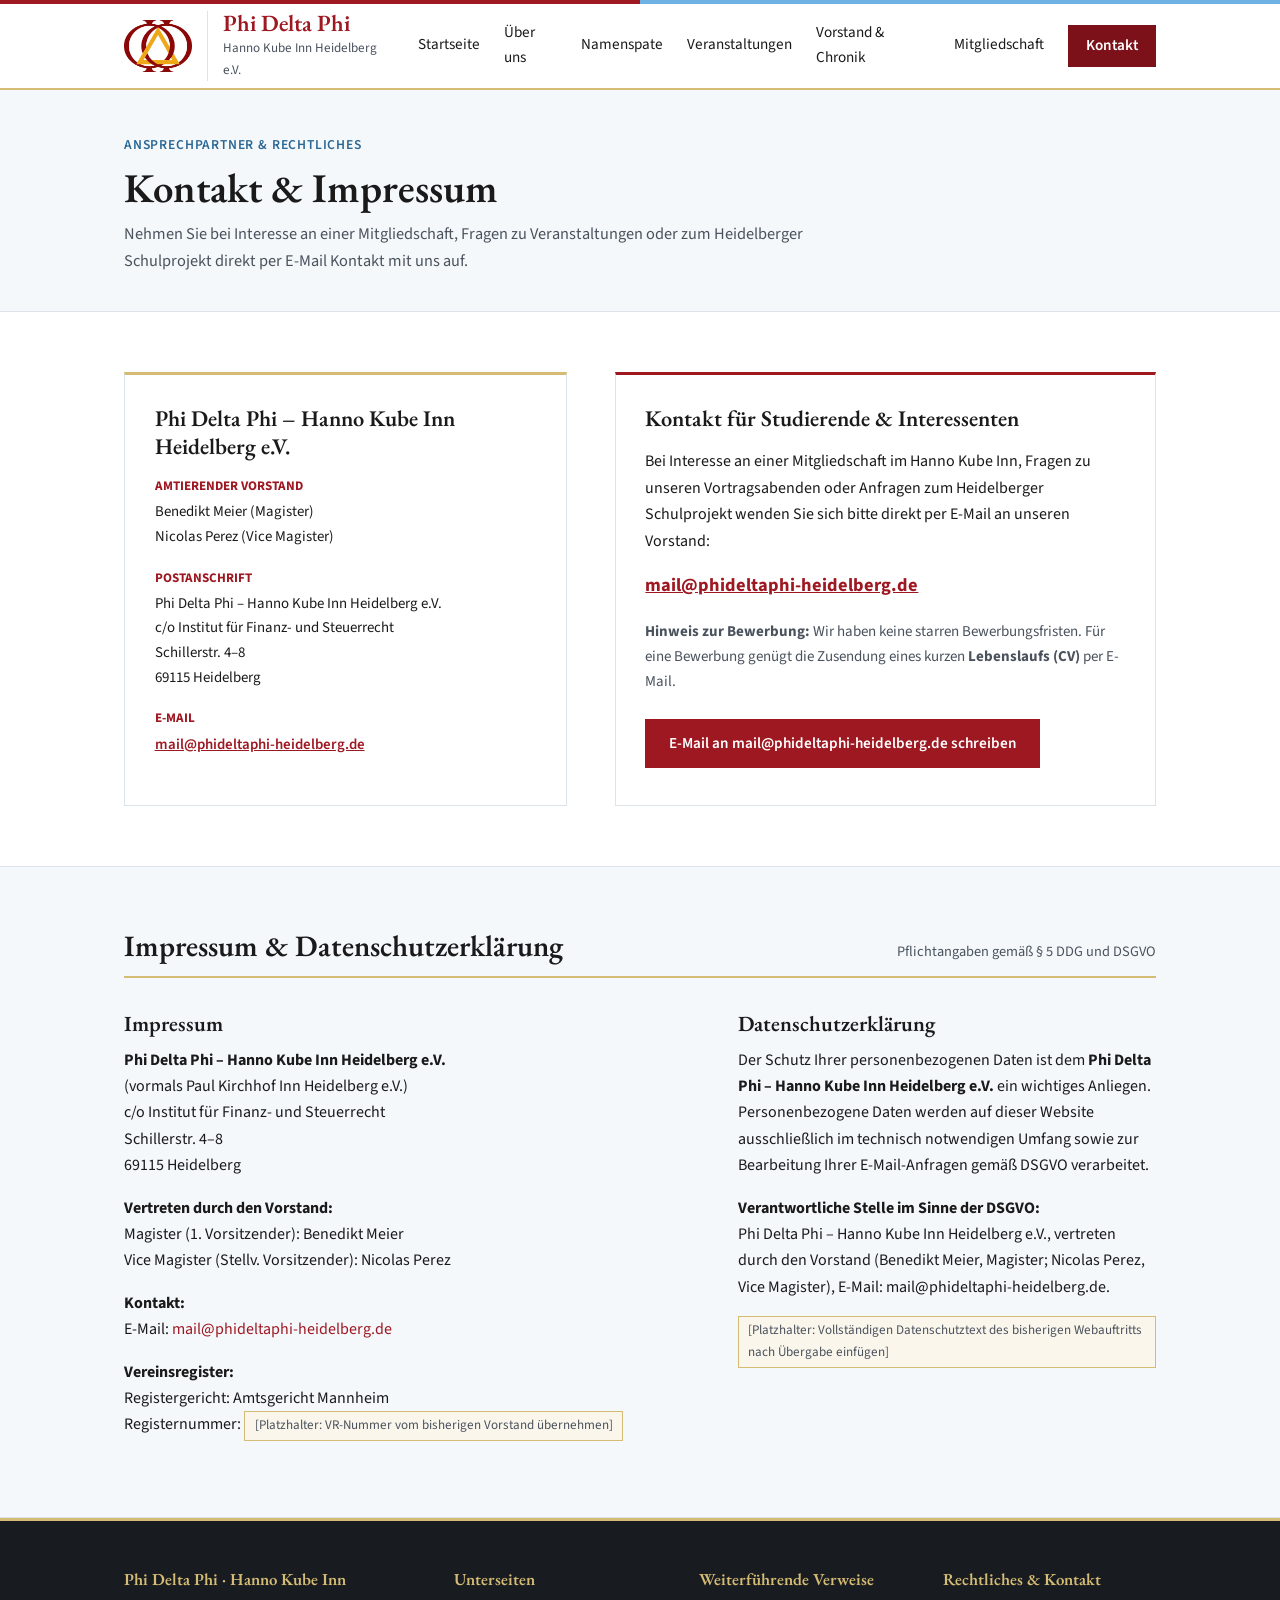
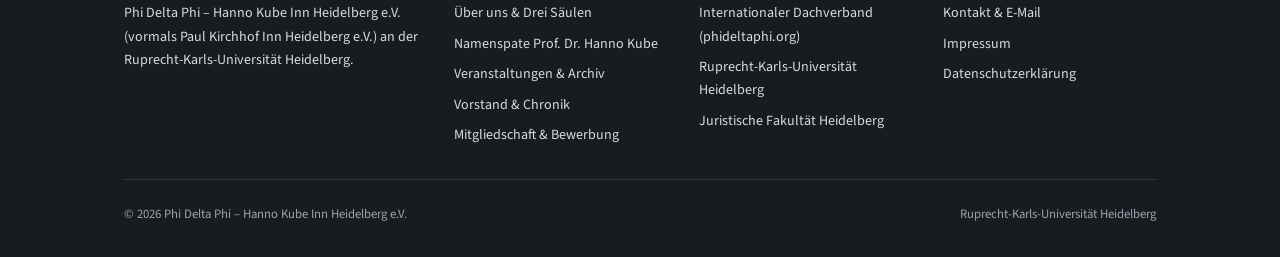
==== kontakt.html @ 31422e1f "Add files via upload" ====
<!DOCTYPE html>
<html lang="de">
<head>
  <meta charset="UTF-8" />
  <meta name="viewport" content="width=device-width, initial-scale=1.0" />
  <title>Kontakt &amp; Impressum | Phi Delta Phi – Hanno Kube Inn Heidelberg e.V.</title>
  <link rel="icon" type="image/png" href="assets/pdp-logo.png" />
  <link rel="preconnect" href="https://fonts.googleapis.com">
  <link rel="preconnect" href="https://fonts.gstatic.com" crossorigin>
  <link href="https://fonts.googleapis.com/css2?family=EB+Garamond:ital,wght@0,500;0,600;0,700;1,400&family=Source+Sans+3:wght@400;600;700&display=swap" rel="stylesheet">
  <link rel="stylesheet" href="styles.css" />
</head>
<body>

  <header class="site-header" id="site-header">
    <div class="header-bar-top"></div>
    <div class="container nav-wrapper">
      <a href="index.html" class="brand">
        <img src="assets/pdp-logo.png" alt="Logo Phi Delta Phi" class="brand-logo-img" />
        <div class="brand-text">
          <span class="brand-title">Phi Delta Phi</span>
          <span class="brand-subtitle">Hanno Kube Inn Heidelberg e.V.</span>
        </div>
      </a>

      <button class="mobile-menu-btn" id="mobile-menu-btn" aria-label="Menü öffnen">Menü</button>

      <nav class="nav-links" id="nav-links">
        <a href="index.html">Startseite</a>
        <a href="ueber-uns.html">Über uns</a>
        <a href="namenspate.html">Namenspate</a>
        <a href="veranstaltungen.html">Veranstaltungen</a>
        <a href="vorstand.html">Vorstand &amp; Chronik</a>
        <a href="mitgliedschaft.html">Mitgliedschaft</a>
        <a href="kontakt.html" class="nav-cta active">Kontakt</a>
      </nav>
    </div>
  </header>

  <main>
    <div class="page-header">
      <div class="container">
        <div class="page-header-subtitle">Ansprechpartner &amp; Rechtliches</div>
        <h1>Kontakt &amp; Impressum</h1>
        <p>
          Nehmen Sie bei Interesse an einer Mitgliedschaft, Fragen zu Veranstaltungen oder zum Heidelberger Schulprojekt direkt per E-Mail Kontakt mit uns auf.
        </p>
      </div>
    </div>

    <section>
      <div class="container">
        <div class="contact-grid">
          <div class="contact-address-box">
            <h3>Phi Delta Phi – Hanno Kube Inn Heidelberg e.V.</h3>
            <div class="contact-block">
              <strong>Amtierender Vorstand</strong>
              Benedikt Meier (Magister)<br />
              Nicolas Perez (Vice Magister)
            </div>

            <div class="contact-block">
              <strong>Postanschrift</strong>
              Phi Delta Phi – Hanno Kube Inn Heidelberg e.V.<br />
              c/o Institut für Finanz- und Steuerrecht<br />
              Schillerstr. 4–8<br />
              69115 Heidelberg
            </div>

            <div class="contact-block">
              <strong>E-Mail</strong>
              <a href="mailto:mail@phideltaphi-heidelberg.de" style="color: var(--wappen-rot); font-weight: 600; text-decoration: underline;">mail@phideltaphi-heidelberg.de</a>
            </div>
          </div>

          <div class="contact-address-box" style="border-top-color: var(--wappen-rot);">
            <h3>Kontakt für Studierende &amp; Interessenten</h3>
            <p style="margin-bottom: 1rem; color: var(--text-main);">
              Bei Interesse an einer Mitgliedschaft im Hanno Kube Inn, Fragen zu unseren Vortragsabenden oder Anfragen zum Heidelberger Schulprojekt wenden Sie sich bitte direkt per E-Mail an unseren Vorstand:
            </p>
            <p style="margin-bottom: 1.25rem; font-size: 1.15rem;">
              <a href="mailto:mail@phideltaphi-heidelberg.de" style="color: var(--wappen-rot); font-weight: 700; text-decoration: underline;">mail@phideltaphi-heidelberg.de</a>
            </p>
            <p style="margin-bottom: 1.5rem; font-size: 0.94rem; color: var(--text-muted);">
              <strong>Hinweis zur Bewerbung:</strong> Wir haben keine starren Bewerbungsfristen. Für eine Bewerbung genügt die Zusendung eines kurzen <strong>Lebenslaufs (CV)</strong> per E-Mail.
            </p>
            <a href="mailto:mail@phideltaphi-heidelberg.de" class="btn btn-primary">E-Mail an mail@phideltaphi-heidelberg.de schreiben</a>
          </div>
        </div>
      </div>
    </section>

    <!-- Impressum & Datenschutz auf der Kontaktseite -->
    <section class="section-tinted" id="impressum">
      <div class="container">
        <div class="section-heading">
          <h2>Impressum &amp; Datenschutzerklärung</h2>
          <span>Pflichtangaben gemäß § 5 DDG und DSGVO</span>
        </div>

        <div class="about-columns" style="margin-bottom: 0;">
          <div>
            <h3 style="font-size: 1.35rem; margin-bottom: 0.6rem;">Impressum</h3>
            <p>
              <strong>Phi Delta Phi – Hanno Kube Inn Heidelberg e.V.</strong><br />
              (vormals Paul Kirchhof Inn Heidelberg e.V.)<br />
              c/o Institut für Finanz- und Steuerrecht<br />
              Schillerstr. 4–8<br />
              69115 Heidelberg
            </p>
            <p>
              <strong>Vertreten durch den Vorstand:</strong><br />
              Magister (1. Vorsitzender): Benedikt Meier<br />
              Vice Magister (Stellv. Vorsitzender): Nicolas Perez
            </p>
            <p>
              <strong>Kontakt:</strong><br />
              E-Mail: <a href="mailto:mail@phideltaphi-heidelberg.de" style="color: var(--wappen-rot);">mail@phideltaphi-heidelberg.de</a>
            </p>
            <p>
              <strong>Vereinsregister:</strong><br />
              Registergericht: Amtsgericht Mannheim<br />
              Registernummer: <span class="placeholder-note">[Platzhalter: VR-Nummer vom bisherigen Vorstand übernehmen]</span>
            </p>
          </div>

          <div id="datenschutz">
            <h3 style="font-size: 1.35rem; margin-bottom: 0.6rem;">Datenschutzerklärung</h3>
            <p>
              Der Schutz Ihrer personenbezogenen Daten ist dem <strong>Phi Delta Phi – Hanno Kube Inn Heidelberg e.V.</strong> ein wichtiges Anliegen. Personenbezogene Daten werden auf dieser Website ausschließlich im technisch notwendigen Umfang sowie zur Bearbeitung Ihrer E-Mail-Anfragen gemäß DSGVO verarbeitet.
            </p>
            <p>
              <strong>Verantwortliche Stelle im Sinne der DSGVO:</strong><br />
              Phi Delta Phi – Hanno Kube Inn Heidelberg e.V., vertreten durch den Vorstand (Benedikt Meier, Magister; Nicolas Perez, Vice Magister), E-Mail: mail@phideltaphi-heidelberg.de.
            </p>
            <p>
              <span class="placeholder-note">[Platzhalter: Vollständigen Datenschutztext des bisherigen Webauftritts nach Übergabe einfügen]</span>
            </p>
          </div>
        </div>
      </div>
    </section>
  </main>

  <footer class="site-footer">
    <div class="container">
      <div class="footer-grid">
        <div class="footer-col">
          <h4>Phi Delta Phi · Hanno Kube Inn</h4>
          <p>
            Phi Delta Phi – Hanno Kube Inn Heidelberg e.V. (vormals Paul Kirchhof Inn Heidelberg e.V.) an der Ruprecht-Karls-Universität Heidelberg.
          </p>
        </div>

        <div class="footer-col">
          <h4>Unterseiten</h4>
          <div class="footer-links">
            <a href="ueber-uns.html">Über uns &amp; Drei Säulen</a>
            <a href="namenspate.html">Namenspate Prof. Dr. Hanno Kube</a>
            <a href="veranstaltungen.html">Veranstaltungen &amp; Archiv</a>
            <a href="vorstand.html">Vorstand &amp; Chronik</a>
            <a href="mitgliedschaft.html">Mitgliedschaft &amp; Bewerbung</a>
          </div>
        </div>

        <div class="footer-col">
          <h4>Weiterführende Verweise</h4>
          <div class="footer-links">
            <a href="https://www.phideltaphi.org" target="_blank" rel="noopener">Internationaler Dachverband (phideltaphi.org)</a>
            <a href="https://www.uni-heidelberg.de" target="_blank" rel="noopener">Ruprecht-Karls-Universität Heidelberg</a>
            <a href="https://www.jura.uni-heidelberg.de" target="_blank" rel="noopener">Juristische Fakultät Heidelberg</a>
          </div>
        </div>

        <div class="footer-col">
          <h4>Rechtliches &amp; Kontakt</h4>
          <div class="footer-links">
            <a href="kontakt.html">Kontakt &amp; E-Mail</a>
            <a href="kontakt.html#impressum">Impressum</a>
            <a href="kontakt.html#datenschutz">Datenschutzerklärung</a>
          </div>
        </div>
      </div>

      <div class="footer-bottom">
        <span>© 2026 Phi Delta Phi – Hanno Kube Inn Heidelberg e.V.</span>
        <span>Ruprecht-Karls-Universität Heidelberg</span>
      </div>
    </div>
  </footer>

  <script src="script.js"></script>
</body>
</html>
---- styles.css ----
:root {
  /* Farben aus dem Wappen (Karminrot, Perlblau, Heraldisches Gold, Schwarz & Weiß) */
  --wappen-rot: #9e1822;
  --wappen-rot-dunkel: #7c1119;
  --wappen-blau: #6eb2e4;
  --wappen-blau-dunkel: #2b6794;
  --wappen-blau-hintergrund: #f4f8fb;
  --wappen-gold: #d5bc74;
  --wappen-gold-dunkel: #b59849;
  --wappen-gold-hell: #faf6eb;

  --bg-white: #ffffff;
  --text-main: #1a1a1a;
  --text-muted: #4a525d;
  --border-color: #dce3ea;
}

* {
  box-sizing: border-box;
  margin: 0;
  padding: 0;
}

html {
  font-size: 16px;
}

body {
  font-family: 'Source Sans 3', -apple-system, BlinkMacSystemFont, 'Segoe UI', Roboto, sans-serif;
  color: var(--text-main);
  background-color: var(--bg-white);
  line-height: 1.65;
  -webkit-font-smoothing: antialiased;
  min-height: 100vh;
  display: flex;
  flex-direction: column;
}

main {
  flex: 1;
}

h1, h2, h3, h4 {
  font-family: 'EB Garamond', Georgia, 'Times New Roman', serif;
  font-weight: 600;
  line-height: 1.25;
  color: var(--text-main);
}

a {
  color: inherit;
  text-decoration: none;
}

ul {
  list-style: none;
}

.container {
  max-width: 1080px;
  margin: 0 auto;
  padding: 0 1.5rem;
}

/* Dezent markierte Platzhalter */
.placeholder-note {
  display: inline-block;
  font-size: 0.82rem;
  color: var(--text-muted);
  background-color: var(--wappen-gold-hell);
  border: 1px solid var(--wappen-gold);
  padding: 0.2rem 0.6rem;
}

/* Kopfzeile & Navigation */
.site-header {
  position: sticky;
  top: 0;
  z-index: 100;
  background-color: var(--bg-white);
  border-bottom: 2px solid var(--wappen-gold);
}

.header-bar-top {
  height: 4px;
  background: linear-gradient(
    90deg,
    var(--wappen-rot) 0%,
    var(--wappen-rot) 50%,
    var(--wappen-blau) 50%,
    var(--wappen-blau) 100%
  );
}

.nav-wrapper {
  display: flex;
  align-items: center;
  justify-content: space-between;
  min-height: 84px;
  gap: 1.5rem;
}

.brand {
  display: flex;
  align-items: center;
  gap: 0.95rem;
}

.brand-logo-img {
  height: 52px;
  width: auto;
  display: block;
}

.brand-text {
  display: flex;
  flex-direction: column;
  border-left: 1px solid var(--border-color);
  padding-left: 0.95rem;
}

.brand-title {
  font-family: 'EB Garamond', Georgia, serif;
  font-size: 1.45rem;
  font-weight: 600;
  color: var(--wappen-rot);
  line-height: 1.1;
}

.brand-subtitle {
  font-size: 0.82rem;
  color: var(--text-muted);
  margin-top: 2px;
}

.nav-links {
  display: flex;
  align-items: center;
  gap: 1.5rem;
}

.nav-links a {
  font-size: 0.95rem;
  color: var(--text-main);
  padding: 0.3rem 0;
  border-bottom: 2px solid transparent;
}

.nav-links a:hover,
.nav-links a.active {
  color: var(--wappen-rot);
  border-bottom-color: var(--wappen-rot);
}

.nav-links a.active {
  font-weight: 600;
}

.nav-cta {
  background-color: var(--wappen-rot);
  color: #ffffff !important;
  padding: 0.45rem 1.05rem !important;
  border: 1px solid var(--wappen-rot) !important;
  font-weight: 600;
}

.nav-cta:hover,
.nav-cta.active {
  background-color: var(--wappen-rot-dunkel);
  border-color: var(--wappen-rot-dunkel) !important;
}

.mobile-menu-btn {
  display: none;
  background: none;
  border: 1px solid var(--border-color);
  padding: 0.35rem 0.65rem;
  font-size: 0.95rem;
  cursor: pointer;
}

/* Unterseiten-Kopfbereich */
.page-header {
  background-color: var(--wappen-blau-hintergrund);
  border-bottom: 1px solid var(--border-color);
  padding: 2.75rem 0 2.25rem;
}

.page-header-subtitle {
  font-size: 0.85rem;
  text-transform: uppercase;
  letter-spacing: 0.06em;
  color: var(--wappen-blau-dunkel);
  font-weight: 600;
  margin-bottom: 0.35rem;
}

.page-header h1 {
  font-size: clamp(2rem, 3.2vw, 2.55rem);
  margin-bottom: 0.5rem;
}

.page-header p {
  color: var(--text-muted);
  max-width: 740px;
  font-size: 1.02rem;
}

/* Startseite: Einleitungsbereich mit dem ΦΔΦ-Logo */
.intro-section {
  padding: 4.5rem 0 4rem;
  border-bottom: 1px solid var(--border-color);
  background-color: var(--bg-white);
}

.intro-grid {
  display: grid;
  grid-template-columns: 1fr 280px;
  gap: 4rem;
  align-items: center;
}

.intro-subtitle {
  font-size: 0.9rem;
  color: var(--wappen-blau-dunkel);
  font-weight: 600;
  text-transform: uppercase;
  letter-spacing: 0.06em;
  margin-bottom: 0.6rem;
}

.intro-content h1 {
  font-size: clamp(2.1rem, 3.6vw, 2.85rem);
  color: var(--text-main);
  margin-bottom: 1.25rem;
}

.intro-lead {
  font-size: 1.08rem;
  color: var(--text-main);
  margin-bottom: 1.15rem;
}

.intro-text {
  font-size: 1rem;
  color: var(--text-muted);
  margin-bottom: 2rem;
}

.intro-actions {
  display: flex;
  flex-wrap: wrap;
  gap: 1rem;
}

.btn {
  display: inline-block;
  padding: 0.68rem 1.4rem;
  font-size: 0.95rem;
  font-weight: 600;
  cursor: pointer;
  border: 1px solid transparent;
  font-family: inherit;
}

.btn-primary {
  background-color: var(--wappen-rot);
  color: #ffffff;
  border-color: var(--wappen-rot);
}

.btn-primary:hover {
  background-color: var(--wappen-rot-dunkel);
}

.btn-secondary {
  background-color: var(--bg-white);
  color: var(--text-main);
  border-color: var(--border-color);
}

.btn-secondary:hover {
  border-color: var(--wappen-blau-dunkel);
  color: var(--wappen-blau-dunkel);
}

.intro-logo-box {
  text-align: center;
  padding: 2rem 1.5rem;
  border: 1px solid var(--border-color);
  border-top: 3px solid var(--wappen-gold);
  background-color: var(--wappen-blau-hintergrund);
}

.intro-logo-img {
  max-width: 190px;
  width: 100%;
  height: auto;
  display: block;
  margin: 0 auto 1rem;
}

.intro-logo-caption {
  font-family: 'EB Garamond', Georgia, serif;
  font-style: italic;
  font-size: 0.98rem;
  color: var(--text-muted);
}

/* Startseiten-Übersichtskacheln zu den Unterseiten */
.overview-grid {
  display: grid;
  grid-template-columns: repeat(3, 1fr);
  gap: 1.5rem;
}

.overview-card {
  border: 1px solid var(--border-color);
  border-top: 3px solid var(--wappen-rot);
  background-color: var(--bg-white);
  padding: 1.65rem;
  display: flex;
  flex-direction: column;
  justify-content: space-between;
}

.overview-card:nth-child(even) {
  border-top-color: var(--wappen-blau);
}

.overview-card h3 {
  font-size: 1.35rem;
  margin-bottom: 0.55rem;
}

.overview-card p {
  font-size: 0.93rem;
  color: var(--text-muted);
  margin-bottom: 1.25rem;
}

.overview-link {
  font-size: 0.9rem;
  font-weight: 600;
  color: var(--wappen-rot);
}

.overview-link:hover {
  text-decoration: underline;
}

/* Allgemeine Sektionen */
section {
  padding: 3.75rem 0;
  border-bottom: 1px solid var(--border-color);
}

.section-tinted {
  background-color: var(--wappen-blau-hintergrund);
}

.section-heading {
  margin-bottom: 2rem;
  padding-bottom: 0.75rem;
  border-bottom: 2px solid var(--wappen-gold);
  display: flex;
  justify-content: space-between;
  align-items: baseline;
  flex-wrap: wrap;
  gap: 1rem;
}

.section-heading h2 {
  font-size: 1.85rem;
  color: var(--text-main);
}

.section-heading span {
  font-size: 0.9rem;
  color: var(--text-muted);
}

/* Über uns & Drei Säulen */
.about-columns {
  display: grid;
  grid-template-columns: 1.15fr 0.85fr;
  gap: 3rem;
  margin-bottom: 2.75rem;
}

.about-columns p {
  margin-bottom: 1rem;
  color: var(--text-main);
}

.quote-box {
  background-color: var(--wappen-blau-hintergrund);
  border-left: 3px solid var(--wappen-blau);
  padding: 1.5rem 1.75rem;
}

.quote-box h3 {
  font-size: 1.35rem;
  margin-bottom: 0.6rem;
  color: var(--wappen-rot);
}

.quote-box p {
  font-size: 0.95rem;
  color: var(--text-muted);
  margin-bottom: 0.75rem;
}

.quote-box p:last-child {
  margin-bottom: 0;
}

.pillars-table {
  display: grid;
  grid-template-columns: repeat(3, 1fr);
  border: 1px solid var(--border-color);
  background-color: var(--bg-white);
}

.pillar-col {
  padding: 1.75rem;
  border-right: 1px solid var(--border-color);
}

.pillar-col:last-child {
  border-right: none;
}

.pillar-col-label {
  font-size: 0.8rem;
  font-weight: 600;
  text-transform: uppercase;
  letter-spacing: 0.05em;
  color: var(--wappen-blau-dunkel);
  margin-bottom: 0.35rem;
  display: block;
}

.pillar-col h3 {
  font-size: 1.4rem;
  margin-bottom: 0.65rem;
  color: var(--wappen-rot);
}

.pillar-col p {
  font-size: 0.95rem;
  color: var(--text-muted);
}

/* Bildergalerien & Fotocluster (schlicht & einheitlich) */
.photo-row,
.gallery-grid-3 {
  margin-top: 2rem;
  display: grid;
  grid-template-columns: repeat(3, 1fr);
  gap: 1.35rem;
}

.gallery-grid-2 {
  margin-top: 1.75rem;
  display: grid;
  grid-template-columns: repeat(2, 1fr);
  gap: 1.5rem;
}

.gallery-grid-4 {
  margin-top: 1.5rem;
  display: grid;
  grid-template-columns: repeat(4, 1fr);
  gap: 1.15rem;
}

.photo-figure {
  border: 1px solid var(--border-color);
  background-color: var(--bg-white);
  display: flex;
  flex-direction: column;
  margin: 0;
}

.photo-figure img {
  width: 100%;
  height: 230px;
  object-fit: cover;
  object-position: center 25%;
  display: block;
  border-bottom: 2px solid var(--wappen-gold);
}

.photo-figure.tall img {
  height: 290px;
}

.photo-figure.wide img {
  height: 320px;
}

.photo-figure figcaption {
  padding: 0.75rem 0.95rem;
  font-size: 0.85rem;
  color: var(--text-muted);
  line-height: 1.45;
}

.photo-figure figcaption strong {
  display: block;
  color: var(--text-main);
  font-size: 0.9rem;
  margin-bottom: 0.15rem;
}

.cluster-block {
  margin-top: 3rem;
}

.cluster-block:first-of-type {
  margin-top: 2rem;
}

.cluster-header {
  margin-bottom: 1.15rem;
  padding-left: 0.85rem;
  border-left: 3px solid var(--wappen-rot);
}

.cluster-header h3 {
  font-size: 1.45rem;
  margin-bottom: 0.15rem;
}

.cluster-header p {
  font-size: 0.92rem;
  color: var(--text-muted);
}

.photo-slot {
  border: 1px dashed var(--wappen-gold-dunkel);
  background-color: var(--wappen-gold-hell);
  padding: 2rem 1.25rem;
  text-align: center;
  font-size: 0.88rem;
  color: var(--text-muted);
}

.photo-slot strong {
  display: block;
  color: var(--text-main);
  margin-bottom: 0.25rem;
}

/* Namenspate */
.patron-layout {
  display: grid;
  grid-template-columns: 210px 1fr;
  gap: 2.5rem;
  background-color: var(--bg-white);
  border: 1px solid var(--border-color);
  padding: 2.25rem;
  margin-bottom: 2rem;
}

.portrait-box {
  border: 1px dashed var(--wappen-gold-dunkel);
  background-color: var(--wappen-gold-hell);
  min-height: 250px;
  display: flex;
  flex-direction: column;
  align-items: center;
  justify-content: center;
  text-align: center;
  padding: 1rem;
  font-size: 0.85rem;
  color: var(--text-muted);
}

.portrait-box strong {
  color: var(--text-main);
  display: block;
  margin-bottom: 0.25rem;
}

.patron-details h2 {
  font-size: 1.8rem;
  margin-bottom: 0.25rem;
}

.patron-chair {
  font-size: 0.95rem;
  color: var(--wappen-rot);
  font-weight: 600;
  margin-bottom: 1.15rem;
}

.patron-details p {
  margin-bottom: 0.95rem;
  color: var(--text-main);
}

.patron-greeting {
  margin-top: 1.25rem;
  padding: 1rem 1.25rem;
  border-left: 3px solid var(--wappen-gold);
  background-color: var(--wappen-gold-hell);
  font-style: italic;
  font-size: 0.94rem;
  color: var(--text-muted);
}

.history-box {
  background-color: var(--bg-white);
  border: 1px solid var(--border-color);
  border-left: 4px solid var(--wappen-rot);
  padding: 1.75rem 2rem;
}

.history-box h3 {
  font-size: 1.4rem;
  margin-bottom: 0.6rem;
}

.history-box p {
  color: var(--text-muted);
  margin-bottom: 0.75rem;
}

/* Veranstaltungen & Archiv */
.filter-bar {
  display: flex;
  gap: 0.5rem;
  margin-bottom: 1.75rem;
  flex-wrap: wrap;
}

.tab-btn {
  padding: 0.45rem 1rem;
  background-color: var(--bg-white);
  border: 1px solid var(--border-color);
  font-family: inherit;
  font-size: 0.9rem;
  color: var(--text-main);
  cursor: pointer;
}

.tab-btn.active,
.tab-btn:hover {
  background-color: var(--wappen-rot);
  color: #ffffff;
  border-color: var(--wappen-rot);
}

.events-list {
  display: grid;
  grid-template-columns: repeat(3, 1fr);
  gap: 1.5rem;
  margin-bottom: 2.75rem;
}

.event-card {
  border: 1px solid var(--border-color);
  border-top: 3px solid var(--wappen-blau);
  background-color: var(--bg-white);
  padding: 1.5rem;
  display: flex;
  flex-direction: column;
  justify-content: space-between;
}

.event-type {
  font-size: 0.78rem;
  text-transform: uppercase;
  letter-spacing: 0.05em;
  color: var(--wappen-blau-dunkel);
  font-weight: 600;
  margin-bottom: 0.4rem;
  display: block;
}

.event-card h3 {
  font-size: 1.3rem;
  margin-bottom: 0.65rem;
}

.event-card p {
  font-size: 0.92rem;
  color: var(--text-muted);
  margin-bottom: 1rem;
}

.event-meta {
  border-top: 1px solid var(--border-color);
  padding-top: 0.85rem;
  font-size: 0.84rem;
  color: var(--text-muted);
}

.event-meta div {
  margin-bottom: 0.25rem;
}

.event-meta strong {
  color: var(--text-main);
}

.past-events-box {
  border: 1px solid var(--border-color);
  background-color: var(--wappen-blau-hintergrund);
  padding: 1.75rem;
}

.past-events-box h3 {
  font-size: 1.35rem;
  margin-bottom: 0.4rem;
}

.past-events-table {
  width: 100%;
  border-collapse: collapse;
  margin-top: 1rem;
  background-color: var(--bg-white);
  font-size: 0.9rem;
}

.past-events-table th,
.past-events-table td {
  border: 1px solid var(--border-color);
  padding: 0.65rem 0.9rem;
  text-align: left;
}

.past-events-table th {
  background-color: var(--wappen-gold-hell);
  font-weight: 600;
  color: var(--text-main);
}

/* Vorstand & Chronik */
.board-current-grid {
  display: grid;
  grid-template-columns: repeat(2, 1fr);
  max-width: 720px;
  gap: 1.5rem;
  margin-bottom: 3rem;
}

.board-member {
  background-color: var(--bg-white);
  border: 1px solid var(--border-color);
  border-top: 3px solid var(--wappen-rot);
  padding: 1.5rem 1.35rem;
}

.board-photo-placeholder {
  width: 100%;
  height: 160px;
  background-color: var(--wappen-gold-hell);
  border: 1px dashed var(--wappen-gold-dunkel);
  display: flex;
  align-items: center;
  justify-content: center;
  font-size: 0.82rem;
  color: var(--text-muted);
  margin-bottom: 1rem;
}

.board-office {
  font-size: 0.78rem;
  text-transform: uppercase;
  letter-spacing: 0.05em;
  color: var(--wappen-rot);
  font-weight: 600;
}

.board-office-sub {
  font-size: 0.8rem;
  color: var(--text-muted);
  margin-bottom: 0.4rem;
}

.board-member h3 {
  font-size: 1.25rem;
  margin-bottom: 0.45rem;
}

.board-member p {
  font-size: 0.85rem;
  color: var(--text-muted);
}

/* Chronologisches Vorstands-Archiv */
.chronicle-box {
  background-color: var(--bg-white);
  border: 1px solid var(--border-color);
  padding: 2rem;
}

.chronicle-header {
  display: flex;
  justify-content: space-between;
  align-items: center;
  flex-wrap: wrap;
  gap: 1rem;
  margin-bottom: 1.25rem;
}

.chronicle-header h3 {
  font-size: 1.5rem;
}

.chronicle-controls {
  display: flex;
  gap: 0.5rem;
}

.btn-small {
  padding: 0.35rem 0.8rem;
  font-size: 0.82rem;
  background-color: var(--bg-white);
  border: 1px solid var(--border-color);
  cursor: pointer;
  font-family: inherit;
}

.btn-small:hover {
  border-color: var(--wappen-rot);
  color: var(--wappen-rot);
}

.chronicle-year-item {
  border-top: 1px solid var(--border-color);
}

.chronicle-year-item:last-child {
  border-bottom: 1px solid var(--border-color);
}

.chronicle-year-trigger {
  width: 100%;
  background: none;
  border: none;
  padding: 0.95rem 0.5rem;
  display: flex;
  justify-content: space-between;
  align-items: center;
  text-align: left;
  cursor: pointer;
  font-family: inherit;
}

.chronicle-year-trigger:hover {
  background-color: var(--wappen-blau-hintergrund);
}

.chronicle-year-title {
  display: flex;
  align-items: baseline;
  gap: 1rem;
  flex-wrap: wrap;
}

.chronicle-term {
  font-family: 'EB Garamond', Georgia, serif;
  font-size: 1.2rem;
  font-weight: 600;
  min-width: 170px;
}

.chronicle-inn-tag {
  font-size: 0.78rem;
  padding: 0.1rem 0.5rem;
  border: 1px solid var(--border-color);
  background-color: var(--wappen-blau-hintergrund);
  color: var(--wappen-blau-dunkel);
}

.chronicle-inn-tag.kube {
  background-color: #fdf2f2;
  border-color: #e6b8bc;
  color: var(--wappen-rot);
}

.chronicle-summary {
  font-size: 0.88rem;
  color: var(--text-muted);
}

.chronicle-year-body {
  display: none;
  padding: 0.5rem 0.5rem 1.25rem;
}

.chronicle-year-item.open .chronicle-year-body {
  display: block;
}

.chronicle-roles-grid {
  display: grid;
  grid-template-columns: repeat(auto-fit, minmax(200px, 1fr));
  gap: 0.75rem;
}

.chronicle-role-cell {
  border: 1px solid var(--border-color);
  padding: 0.65rem 0.8rem;
  background-color: var(--bg-white);
  font-size: 0.85rem;
}

.chronicle-role-cell strong {
  display: block;
  font-size: 0.75rem;
  color: var(--wappen-rot);
  text-transform: uppercase;
  margin-bottom: 0.15rem;
}

/* Mitgliedschaft */
.membership-grid {
  display: grid;
  grid-template-columns: 1.1fr 0.9fr;
  gap: 3rem;
}

.membership-text p {
  margin-bottom: 1rem;
}

.membership-steps {
  border: 1px solid var(--border-color);
  background-color: var(--wappen-blau-hintergrund);
  padding: 1.75rem;
}

.membership-steps h3 {
  font-size: 1.35rem;
  margin-bottom: 1rem;
}

.membership-steps ol {
  padding-left: 1.25rem;
}

.membership-steps li {
  margin-bottom: 0.9rem;
  font-size: 0.94rem;
}

.membership-steps li strong {
  color: var(--wappen-rot);
}

/* Kontakt */
.contact-grid {
  display: grid;
  grid-template-columns: 0.9fr 1.1fr;
  gap: 3rem;
}

.contact-address-box {
  background-color: var(--bg-white);
  border: 1px solid var(--border-color);
  border-top: 3px solid var(--wappen-gold);
  padding: 1.85rem;
}

.contact-address-box h3 {
  font-size: 1.4rem;
  margin-bottom: 1rem;
}

.contact-block {
  margin-bottom: 1.15rem;
  font-size: 0.93rem;
}

.contact-block strong {
  display: block;
  color: var(--wappen-rot);
  font-size: 0.82rem;
  text-transform: uppercase;
  margin-bottom: 0.15rem;
}

.contact-form {
  background-color: var(--bg-white);
  border: 1px solid var(--border-color);
  padding: 1.85rem;
}

.form-row {
  display: grid;
  grid-template-columns: 1fr 1fr;
  gap: 1rem;
}

.form-group {
  margin-bottom: 1rem;
}

.form-group label {
  display: block;
  font-size: 0.85rem;
  font-weight: 600;
  margin-bottom: 0.35rem;
}

.form-group input,
.form-group select,
.form-group textarea {
  width: 100%;
  padding: 0.65rem 0.8rem;
  border: 1px solid var(--border-color);
  font-family: inherit;
  font-size: 0.94rem;
  background-color: var(--bg-white);
}

.form-group input:focus,
.form-group select:focus,
.form-group textarea:focus {
  outline: none;
  border-color: var(--wappen-rot);
}

.form-status {
  margin-top: 1rem;
  padding: 1rem 1.15rem;
  font-size: 0.9rem;
  color: var(--text-main);
  background-color: var(--wappen-blau-hintergrund);
  border: 1px solid var(--wappen-blau);
  border-left: 4px solid var(--wappen-rot);
  display: none;
}

.form-status strong {
  display: block;
  color: var(--wappen-rot);
  margin-bottom: 0.35rem;
}

.form-status-actions {
  margin-top: 0.75rem;
  display: flex;
  flex-wrap: wrap;
  gap: 0.6rem;
}

/* Fußzeile */
.site-footer {
  background-color: #181c20;
  color: #d5dce2;
  padding: 3rem 0 2rem;
  font-size: 0.88rem;
  border-top: 3px solid var(--wappen-gold);
}

.footer-grid {
  display: grid;
  grid-template-columns: 1.4fr 1fr 1fr 1fr;
  gap: 2rem;
  padding-bottom: 2rem;
  border-bottom: 1px solid rgba(255, 255, 255, 0.12);
}

.footer-col h4 {
  color: var(--wappen-gold);
  font-size: 1.05rem;
  margin-bottom: 0.75rem;
}

.footer-links {
  display: flex;
  flex-direction: column;
  gap: 0.45rem;
}

.footer-links a:hover {
  color: #ffffff;
  text-decoration: underline;
}

.footer-bottom {
  padding-top: 1.5rem;
  display: flex;
  justify-content: space-between;
  flex-wrap: wrap;
  gap: 1rem;
  font-size: 0.8rem;
  color: #9aa3ad;
}

/* Responsives Verhalten */
@media (max-width: 920px) {
  .intro-grid,
  .about-columns,
  .patron-layout,
  .membership-grid,
  .contact-grid {
    grid-template-columns: 1fr;
  }

  .overview-grid,
  .pillars-table,
  .events-list,
  .photo-row,
  .gallery-grid-2,
  .gallery-grid-3 {
    grid-template-columns: 1fr;
  }

  .gallery-grid-4 {
    grid-template-columns: repeat(2, 1fr);
  }

  .pillar-col {
    border-right: none;
    border-bottom: 1px solid var(--border-color);
  }

  .board-current-grid,
  .chronicle-roles-grid {
    grid-template-columns: repeat(2, 1fr);
  }

  .footer-grid {
    grid-template-columns: 1fr 1fr;
  }
}

@media (max-width: 720px) {
  .nav-links {
    display: none;
    position: absolute;
    top: 88px;
    left: 0;
    right: 0;
    background: var(--bg-white);
    flex-direction: column;
    padding: 1.25rem;
    border-bottom: 2px solid var(--wappen-gold);
  }

  .nav-links.active {
    display: flex;
  }

  .mobile-menu-btn {
    display: block;
  }

  .board-current-grid,
  .chronicle-roles-grid,
  .footer-grid,
  .form-row {
    grid-template-columns: 1fr;
  }
}
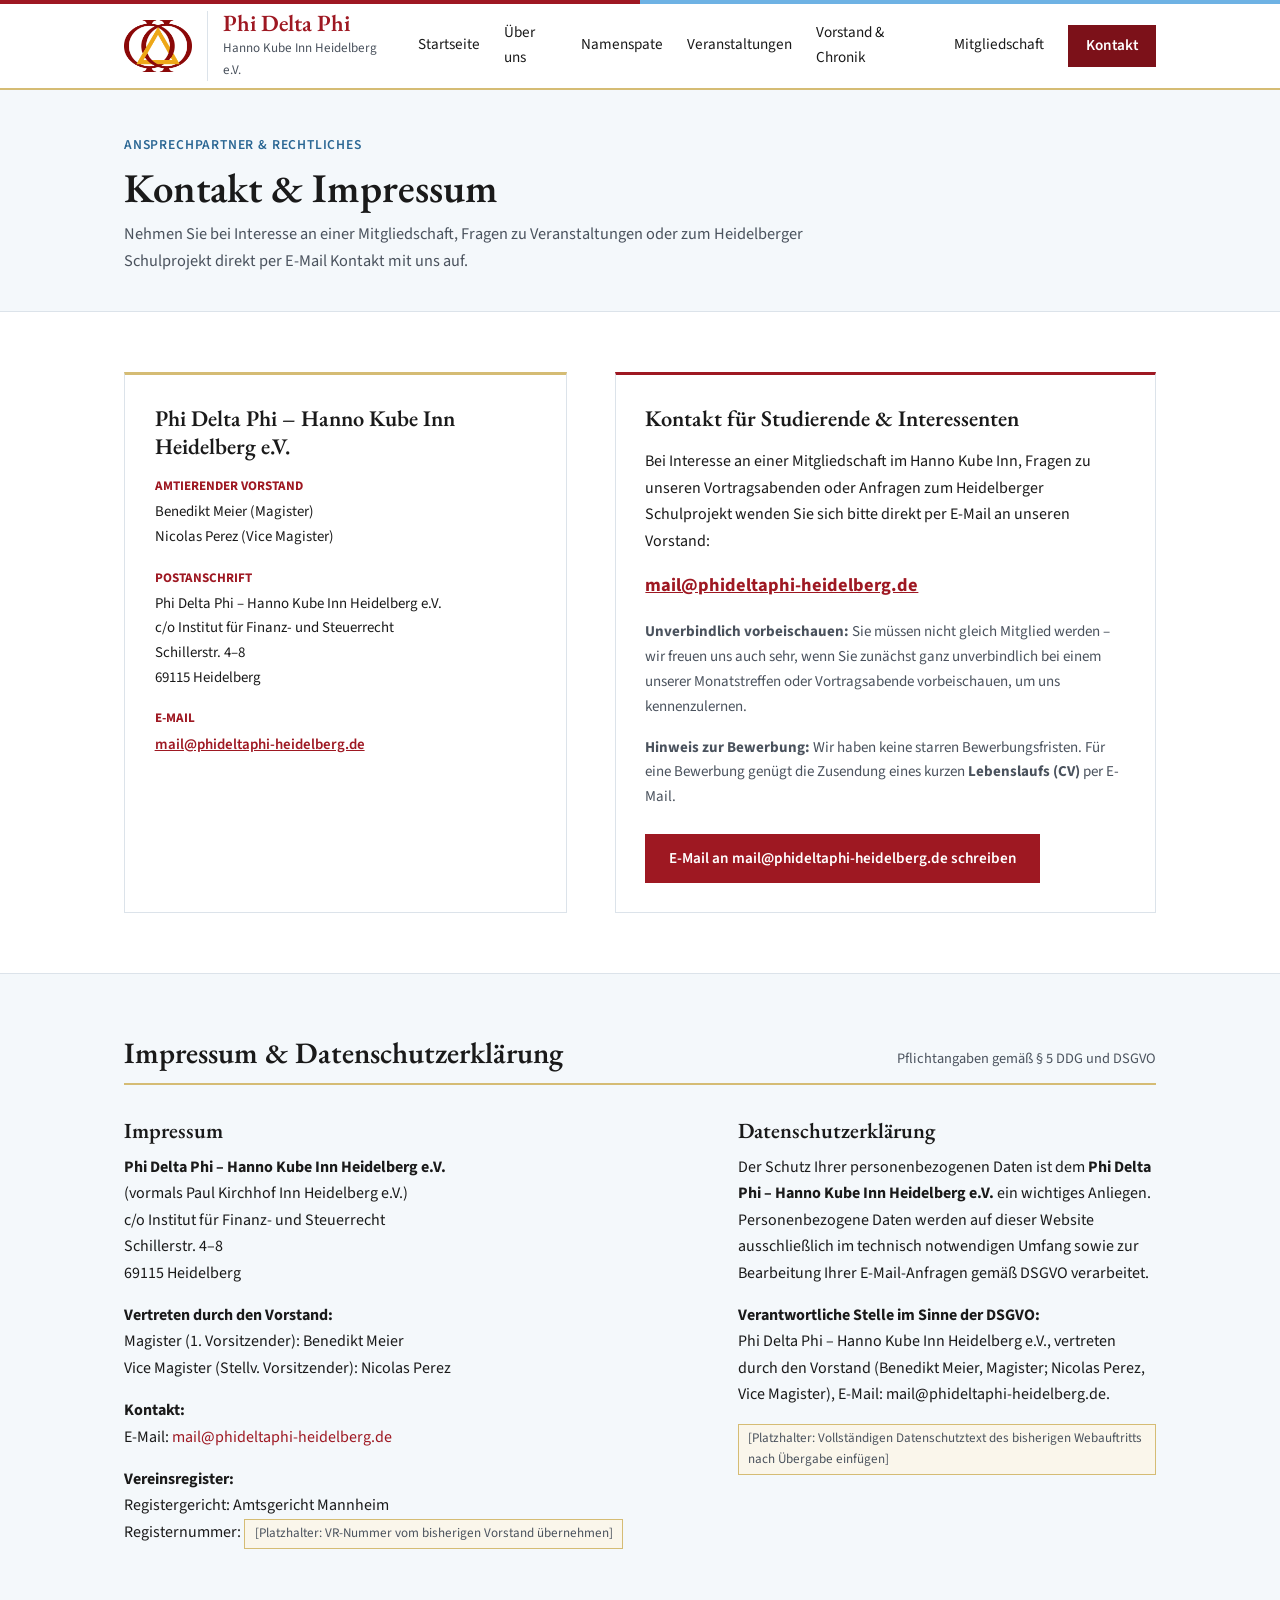
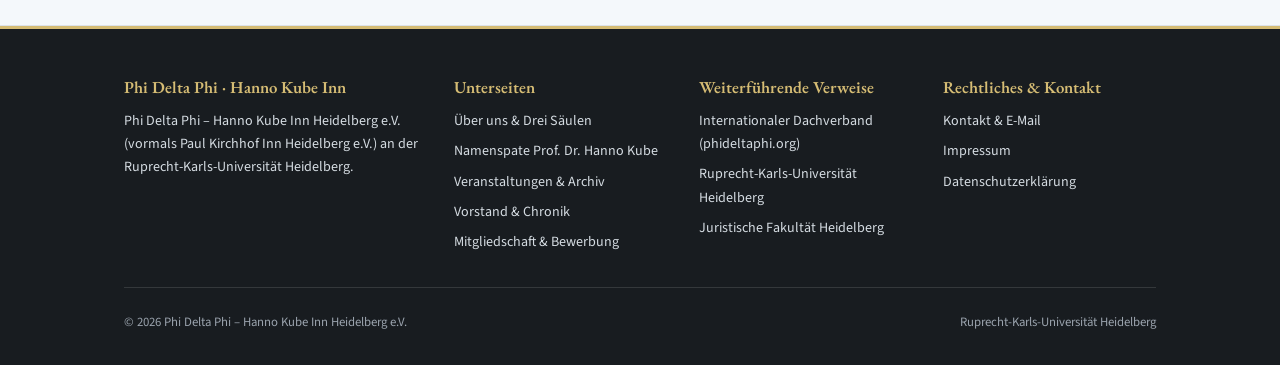
==== commit 4ed22a59: "Update based on Caro's feedback" ====
--- a/kontakt.html
+++ b/kontakt.html
@@ -80,6 +80,9 @@
             </p>
             <p style="margin-bottom: 1.25rem; font-size: 1.15rem;">
               <a href="mailto:mail@phideltaphi-heidelberg.de" style="color: var(--wappen-rot); font-weight: 700; text-decoration: underline;">mail@phideltaphi-heidelberg.de</a>
+            </p>
+            <p style="margin-bottom: 1rem; font-size: 0.94rem; color: var(--text-muted);">
+              <strong>Unverbindlich vorbeischauen:</strong> Sie müssen nicht gleich Mitglied werden – wir freuen uns auch sehr, wenn Sie zunächst ganz unverbindlich bei einem unserer Monatstreffen oder Vortragsabende vorbeischauen, um uns kennenzulernen.
             </p>
             <p style="margin-bottom: 1.5rem; font-size: 0.94rem; color: var(--text-muted);">
               <strong>Hinweis zur Bewerbung:</strong> Wir haben keine starren Bewerbungsfristen. Für eine Bewerbung genügt die Zusendung eines kurzen <strong>Lebenslaufs (CV)</strong> per E-Mail.
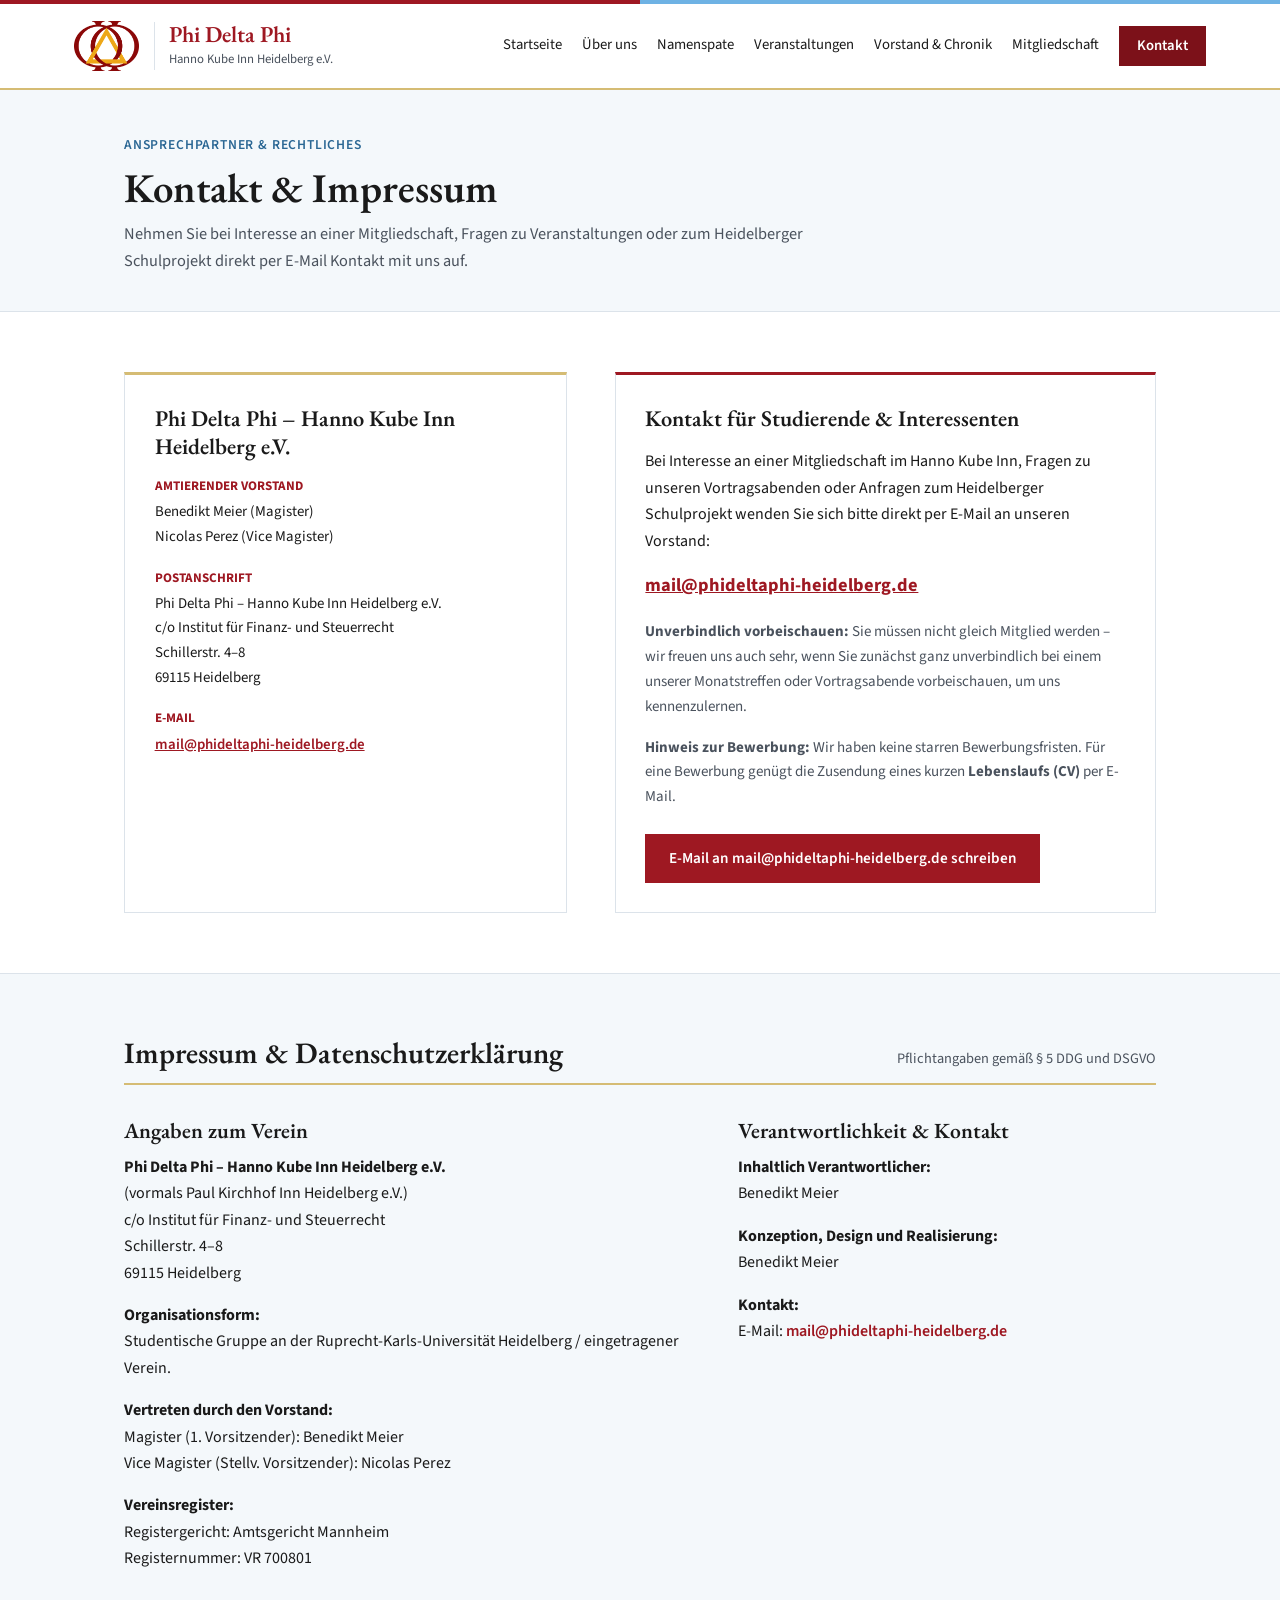
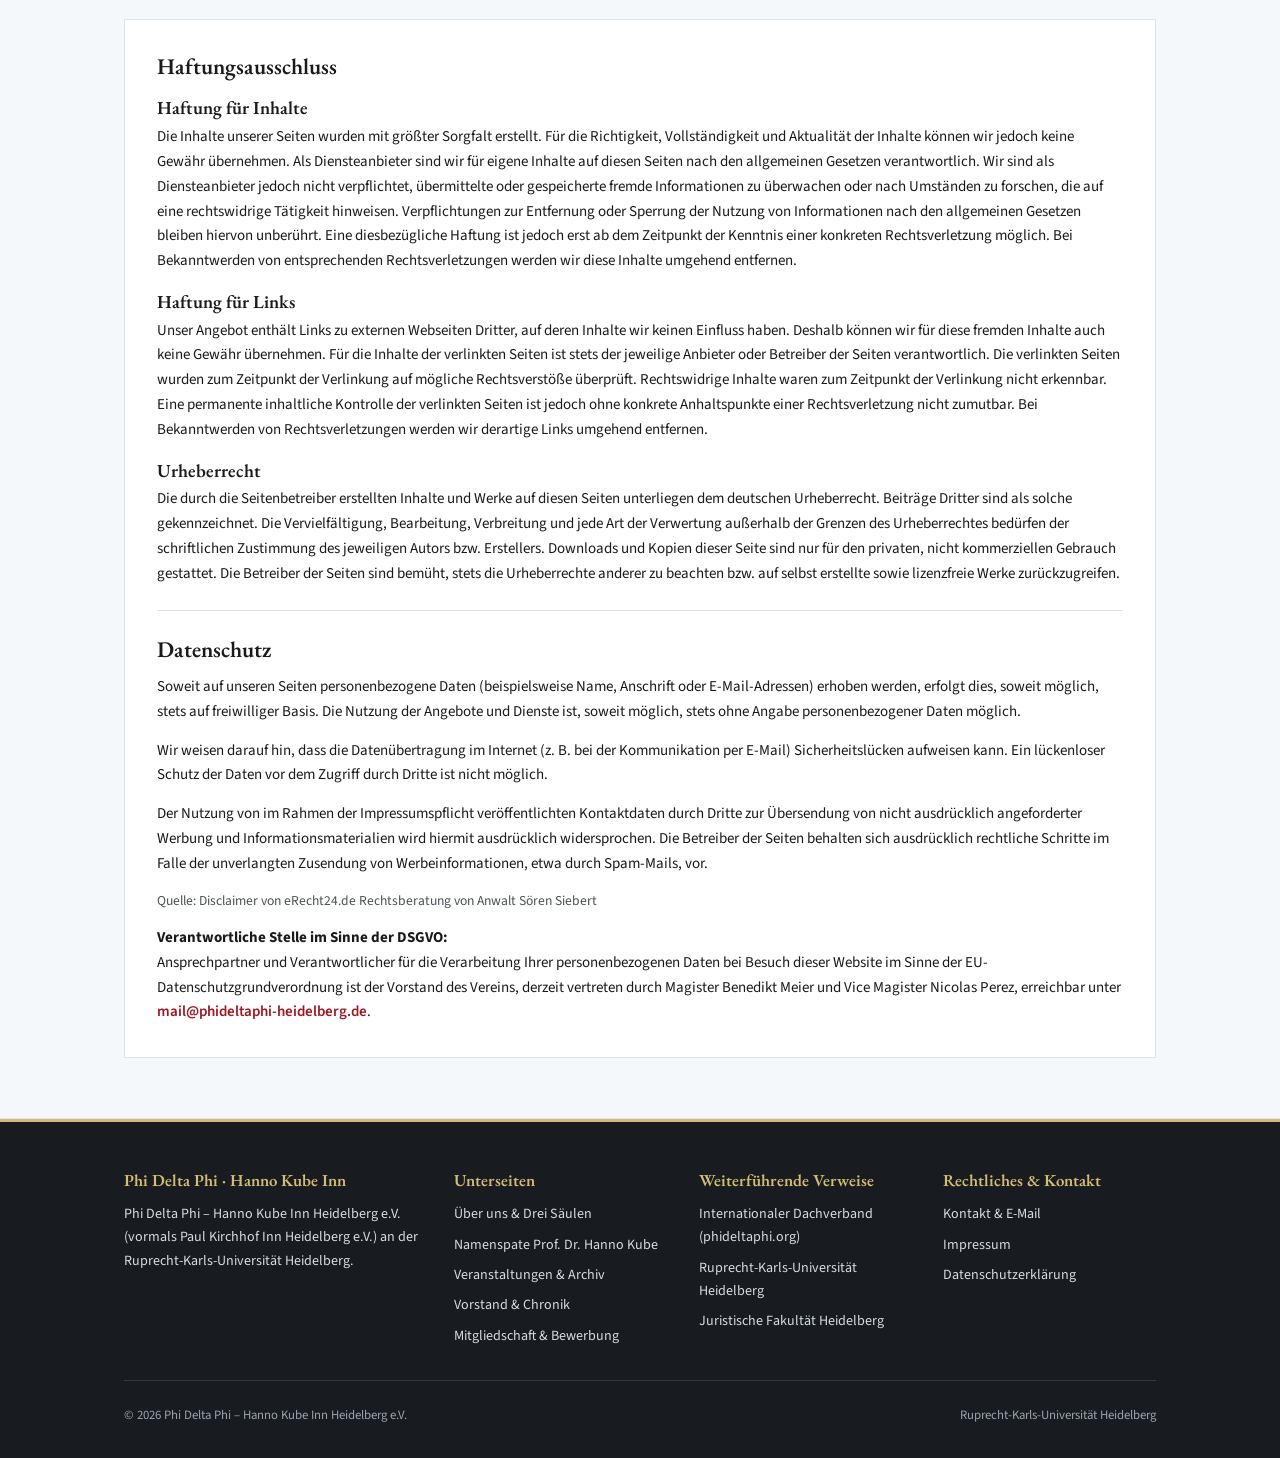
==== commit 3ddb3c8d: "Vervollständigung der Register und Kopie dees Datenschutzes" ====
--- a/kontakt.html
+++ b/kontakt.html
@@ -101,9 +101,9 @@
           <span>Pflichtangaben gemäß § 5 DDG und DSGVO</span>
         </div>
 
-        <div class="about-columns" style="margin-bottom: 0;">
+        <div class="about-columns" style="margin-bottom: 2rem;">
           <div>
-            <h3 style="font-size: 1.35rem; margin-bottom: 0.6rem;">Impressum</h3>
+            <h3 style="font-size: 1.35rem; margin-bottom: 0.6rem;">Angaben zum Verein</h3>
             <p>
               <strong>Phi Delta Phi – Hanno Kube Inn Heidelberg e.V.</strong><br />
               (vormals Paul Kirchhof Inn Heidelberg e.V.)<br />
@@ -112,32 +112,73 @@
               69115 Heidelberg
             </p>
             <p>
+              <strong>Organisationsform:</strong><br />
+              Studentische Gruppe an der Ruprecht-Karls-Universität Heidelberg / eingetragener Verein.
+            </p>
+            <p>
               <strong>Vertreten durch den Vorstand:</strong><br />
               Magister (1. Vorsitzender): Benedikt Meier<br />
               Vice Magister (Stellv. Vorsitzender): Nicolas Perez
             </p>
             <p>
-              <strong>Kontakt:</strong><br />
-              E-Mail: <a href="mailto:mail@phideltaphi-heidelberg.de" style="color: var(--wappen-rot);">mail@phideltaphi-heidelberg.de</a>
-            </p>
-            <p>
               <strong>Vereinsregister:</strong><br />
               Registergericht: Amtsgericht Mannheim<br />
-              Registernummer: <span class="placeholder-note">[Platzhalter: VR-Nummer vom bisherigen Vorstand übernehmen]</span>
-            </p>
-          </div>
-
-          <div id="datenschutz">
-            <h3 style="font-size: 1.35rem; margin-bottom: 0.6rem;">Datenschutzerklärung</h3>
-            <p>
-              Der Schutz Ihrer personenbezogenen Daten ist dem <strong>Phi Delta Phi – Hanno Kube Inn Heidelberg e.V.</strong> ein wichtiges Anliegen. Personenbezogene Daten werden auf dieser Website ausschließlich im technisch notwendigen Umfang sowie zur Bearbeitung Ihrer E-Mail-Anfragen gemäß DSGVO verarbeitet.
-            </p>
-            <p>
+              Registernummer: VR 700801
+            </p>
+          </div>
+
+          <div>
+            <h3 style="font-size: 1.35rem; margin-bottom: 0.6rem;">Verantwortlichkeit &amp; Kontakt</h3>
+            <p>
+              <strong>Inhaltlich Verantwortlicher:</strong><br />
+              Benedikt Meier
+            </p>
+            <p>
+              <strong>Konzeption, Design und Realisierung:</strong><br />
+              Benedikt Meier
+            </p>
+            <p>
+              <strong>Kontakt:</strong><br />
+              E-Mail: <a href="mailto:mail@phideltaphi-heidelberg.de" style="color: var(--wappen-rot); font-weight: 600;">mail@phideltaphi-heidelberg.de</a>
+            </p>
+          </div>
+        </div>
+
+        <div style="background-color: var(--bg-white); border: 1px solid var(--border-color); padding: 2rem;">
+          <h3 style="font-size: 1.4rem; margin-bottom: 1rem;">Haftungsausschluss</h3>
+
+          <h4 style="font-size: 1.15rem; margin-bottom: 0.35rem;">Haftung für Inhalte</h4>
+          <p style="margin-bottom: 1rem; font-size: 0.94rem; color: var(--text-main);">
+            Die Inhalte unserer Seiten wurden mit größter Sorgfalt erstellt. Für die Richtigkeit, Vollständigkeit und Aktualität der Inhalte können wir jedoch keine Gewähr übernehmen. Als Diensteanbieter sind wir für eigene Inhalte auf diesen Seiten nach den allgemeinen Gesetzen verantwortlich. Wir sind als Diensteanbieter jedoch nicht verpflichtet, übermittelte oder gespeicherte fremde Informationen zu überwachen oder nach Umständen zu forschen, die auf eine rechtswidrige Tätigkeit hinweisen. Verpflichtungen zur Entfernung oder Sperrung der Nutzung von Informationen nach den allgemeinen Gesetzen bleiben hiervon unberührt. Eine diesbezügliche Haftung ist jedoch erst ab dem Zeitpunkt der Kenntnis einer konkreten Rechtsverletzung möglich. Bei Bekanntwerden von entsprechenden Rechtsverletzungen werden wir diese Inhalte umgehend entfernen.
+          </p>
+
+          <h4 style="font-size: 1.15rem; margin-bottom: 0.35rem;">Haftung für Links</h4>
+          <p style="margin-bottom: 1rem; font-size: 0.94rem; color: var(--text-main);">
+            Unser Angebot enthält Links zu externen Webseiten Dritter, auf deren Inhalte wir keinen Einfluss haben. Deshalb können wir für diese fremden Inhalte auch keine Gewähr übernehmen. Für die Inhalte der verlinkten Seiten ist stets der jeweilige Anbieter oder Betreiber der Seiten verantwortlich. Die verlinkten Seiten wurden zum Zeitpunkt der Verlinkung auf mögliche Rechtsverstöße überprüft. Rechtswidrige Inhalte waren zum Zeitpunkt der Verlinkung nicht erkennbar. Eine permanente inhaltliche Kontrolle der verlinkten Seiten ist jedoch ohne konkrete Anhaltspunkte einer Rechtsverletzung nicht zumutbar. Bei Bekanntwerden von Rechtsverletzungen werden wir derartige Links umgehend entfernen.
+          </p>
+
+          <h4 style="font-size: 1.15rem; margin-bottom: 0.35rem;">Urheberrecht</h4>
+          <p style="margin-bottom: 1.5rem; font-size: 0.94rem; color: var(--text-main);">
+            Die durch die Seitenbetreiber erstellten Inhalte und Werke auf diesen Seiten unterliegen dem deutschen Urheberrecht. Beiträge Dritter sind als solche gekennzeichnet. Die Vervielfältigung, Bearbeitung, Verbreitung und jede Art der Verwertung außerhalb der Grenzen des Urheberrechtes bedürfen der schriftlichen Zustimmung des jeweiligen Autors bzw. Erstellers. Downloads und Kopien dieser Seite sind nur für den privaten, nicht kommerziellen Gebrauch gestattet. Die Betreiber der Seiten sind bemüht, stets die Urheberrechte anderer zu beachten bzw. auf selbst erstellte sowie lizenzfreie Werke zurückzugreifen.
+          </p>
+
+          <div id="datenschutz" style="border-top: 1px solid var(--border-color); padding-top: 1.5rem;">
+            <h3 style="font-size: 1.4rem; margin-bottom: 0.75rem;">Datenschutz</h3>
+            <p style="margin-bottom: 0.85rem; font-size: 0.94rem; color: var(--text-main);">
+              Soweit auf unseren Seiten personenbezogene Daten (beispielsweise Name, Anschrift oder E-Mail-Adressen) erhoben werden, erfolgt dies, soweit möglich, stets auf freiwilliger Basis. Die Nutzung der Angebote und Dienste ist, soweit möglich, stets ohne Angabe personenbezogener Daten möglich.
+            </p>
+            <p style="margin-bottom: 0.85rem; font-size: 0.94rem; color: var(--text-main);">
+              Wir weisen darauf hin, dass die Datenübertragung im Internet (z. B. bei der Kommunikation per E-Mail) Sicherheitslücken aufweisen kann. Ein lückenloser Schutz der Daten vor dem Zugriff durch Dritte ist nicht möglich.
+            </p>
+            <p style="margin-bottom: 0.85rem; font-size: 0.94rem; color: var(--text-main);">
+              Der Nutzung von im Rahmen der Impressumspflicht veröffentlichten Kontaktdaten durch Dritte zur Übersendung von nicht ausdrücklich angeforderter Werbung und Informationsmaterialien wird hiermit ausdrücklich widersprochen. Die Betreiber der Seiten behalten sich ausdrücklich rechtliche Schritte im Falle der unverlangten Zusendung von Werbeinformationen, etwa durch Spam-Mails, vor.
+            </p>
+            <p style="margin-bottom: 0.85rem; font-size: 0.85rem; color: var(--text-muted);">
+              Quelle: Disclaimer von eRecht24.de Rechtsberatung von Anwalt Sören Siebert
+            </p>
+            <p style="font-size: 0.94rem; color: var(--text-main);">
               <strong>Verantwortliche Stelle im Sinne der DSGVO:</strong><br />
-              Phi Delta Phi – Hanno Kube Inn Heidelberg e.V., vertreten durch den Vorstand (Benedikt Meier, Magister; Nicolas Perez, Vice Magister), E-Mail: mail@phideltaphi-heidelberg.de.
-            </p>
-            <p>
-              <span class="placeholder-note">[Platzhalter: Vollständigen Datenschutztext des bisherigen Webauftritts nach Übergabe einfügen]</span>
+              Ansprechpartner und Verantwortlicher für die Verarbeitung Ihrer personenbezogenen Daten bei Besuch dieser Website im Sinne der EU-Datenschutzgrundverordnung ist der Vorstand des Vereins, derzeit vertreten durch Magister Benedikt Meier und Vice Magister Nicolas Perez, erreichbar unter <a href="mailto:mail@phideltaphi-heidelberg.de" style="color: var(--wappen-rot); font-weight: 600;">mail@phideltaphi-heidelberg.de</a>.
             </p>
           </div>
         </div>
--- a/styles.css
+++ b/styles.css
@@ -92,58 +92,73 @@
   );
 }
 
+.site-header .container {
+  max-width: 1180px;
+}
+
 .nav-wrapper {
   display: flex;
   align-items: center;
   justify-content: space-between;
   min-height: 84px;
   gap: 1.5rem;
+  flex-wrap: nowrap;
 }
 
 .brand {
   display: flex;
   align-items: center;
-  gap: 0.95rem;
+  gap: 0.9rem;
+  flex-shrink: 0;
+  white-space: nowrap;
 }
 
 .brand-logo-img {
-  height: 52px;
+  height: 50px;
   width: auto;
   display: block;
+  flex-shrink: 0;
 }
 
 .brand-text {
   display: flex;
   flex-direction: column;
   border-left: 1px solid var(--border-color);
-  padding-left: 0.95rem;
+  padding-left: 0.9rem;
+  white-space: nowrap;
 }
 
 .brand-title {
   font-family: 'EB Garamond', Georgia, serif;
-  font-size: 1.45rem;
+  font-size: 1.42rem;
   font-weight: 600;
   color: var(--wappen-rot);
   line-height: 1.1;
+  white-space: nowrap;
 }
 
 .brand-subtitle {
-  font-size: 0.82rem;
+  font-size: 0.8rem;
   color: var(--text-muted);
   margin-top: 2px;
+  white-space: nowrap;
 }
 
 .nav-links {
   display: flex;
   align-items: center;
-  gap: 1.5rem;
+  gap: 1.25rem;
+  flex-wrap: nowrap;
+  white-space: nowrap;
 }
 
 .nav-links a {
-  font-size: 0.95rem;
+  font-size: 0.92rem;
   color: var(--text-main);
   padding: 0.3rem 0;
   border-bottom: 2px solid transparent;
+  white-space: nowrap;
+  flex-shrink: 0;
 }
 
 .nav-links a:hover,
@@ -1132,7 +1147,7 @@
   }
 }
 
-@media (max-width: 720px) {
+@media (max-width: 960px) {
   .nav-links {
     display: none;
     position: absolute;
@@ -1152,7 +1167,9 @@
   .mobile-menu-btn {
     display: block;
   }
-
+}
+
+@media (max-width: 720px) {
   .board-current-grid,
   .chronicle-roles-grid,
   .footer-grid,
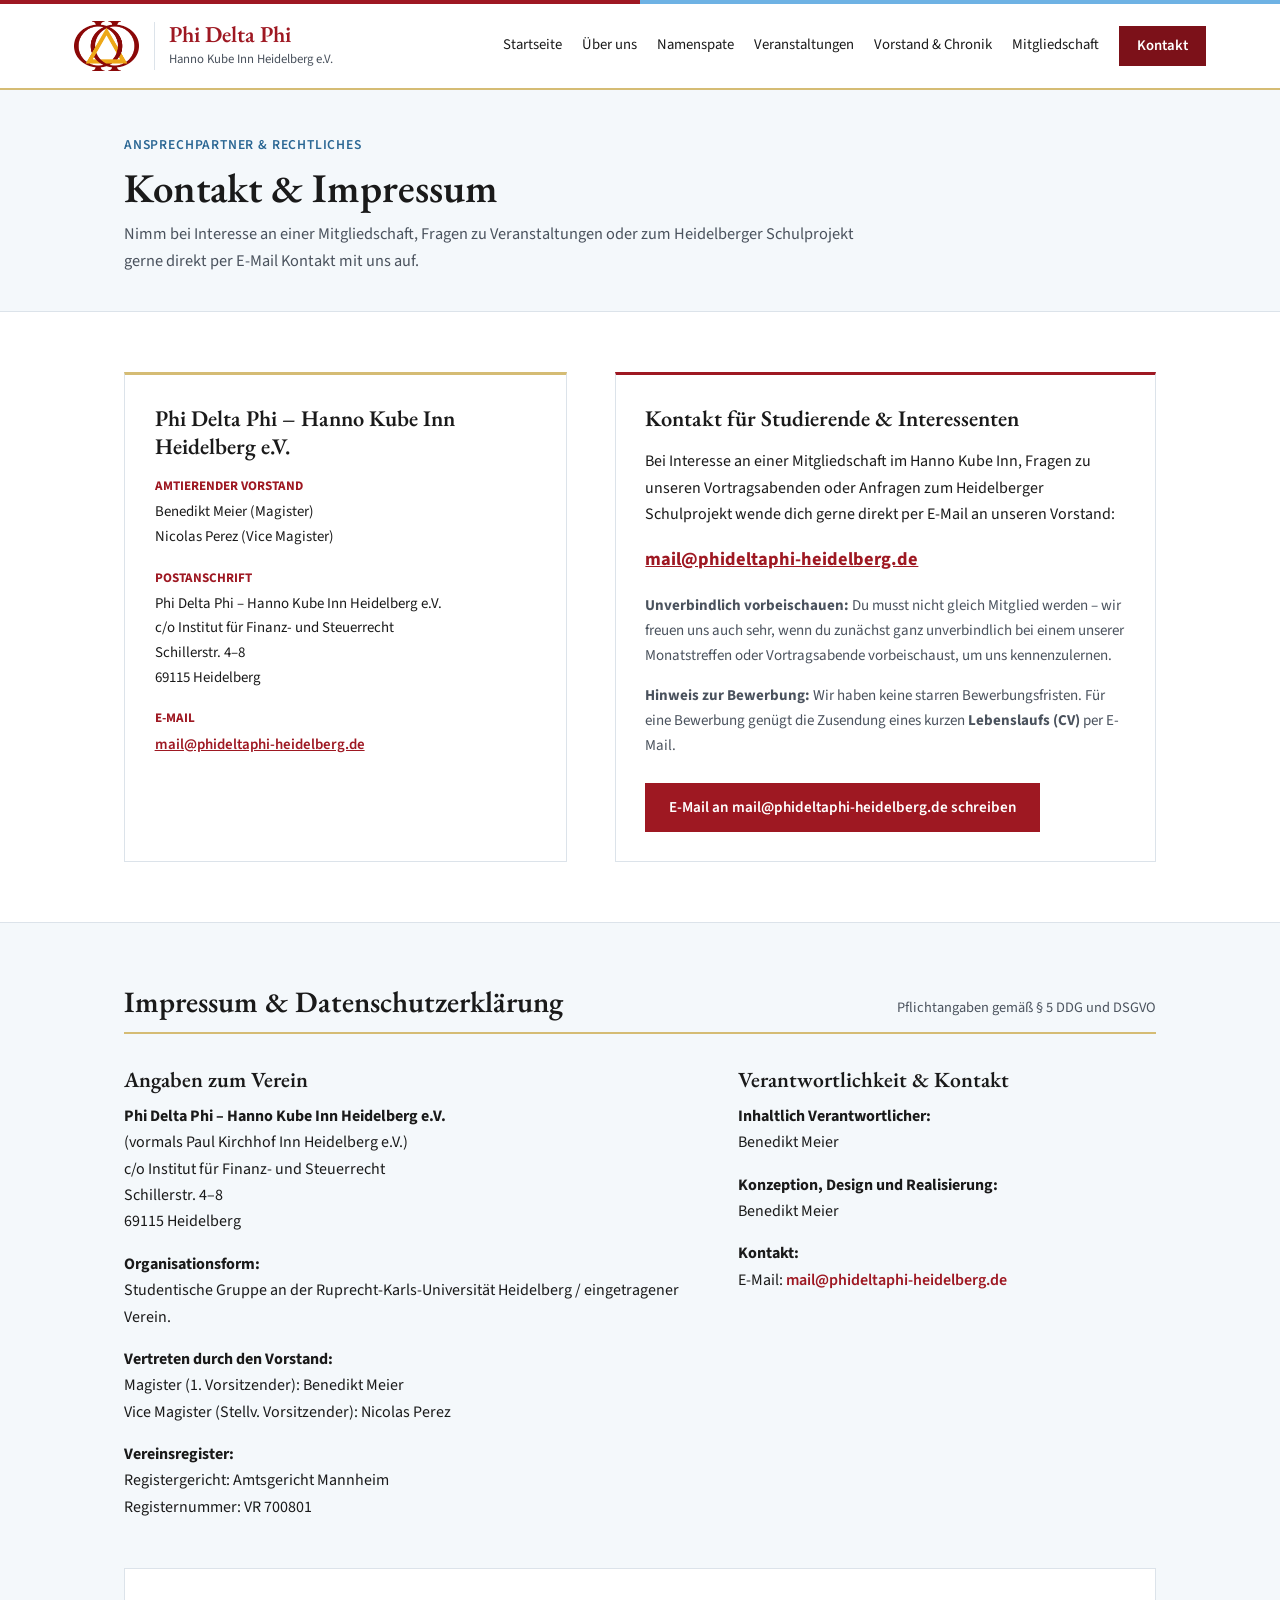
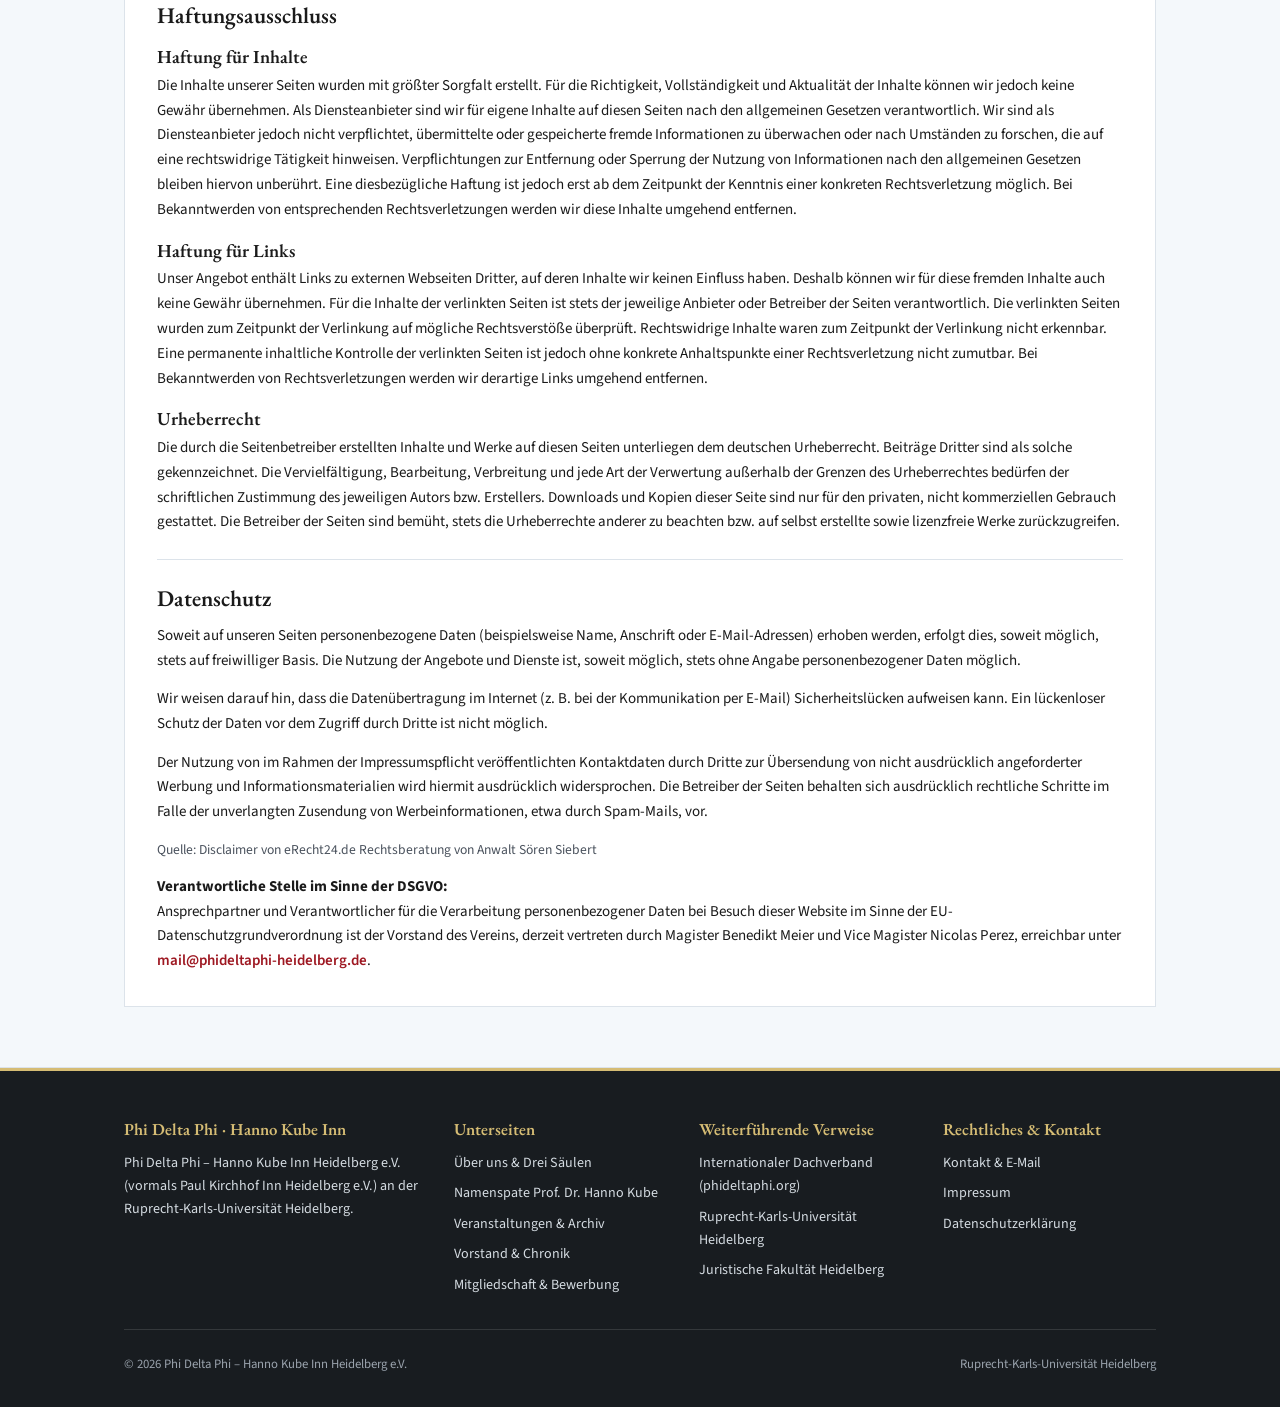
==== commit 543e0fbf: "Duzen statt siezen" ====
--- a/kontakt.html
+++ b/kontakt.html
@@ -8,7 +8,7 @@
   <link rel="preconnect" href="https://fonts.googleapis.com">
   <link rel="preconnect" href="https://fonts.gstatic.com" crossorigin>
   <link href="https://fonts.googleapis.com/css2?family=EB+Garamond:ital,wght@0,500;0,600;0,700;1,400&family=Source+Sans+3:wght@400;600;700&display=swap" rel="stylesheet">
-  <link rel="stylesheet" href="styles.css" />
+  <link rel="stylesheet" href="styles.css?v=3" />
 </head>
 <body>
 
@@ -27,10 +27,10 @@
 
       <nav class="nav-links" id="nav-links">
         <a href="index.html">Startseite</a>
-        <a href="ueber-uns.html">Über uns</a>
+        <a href="ueber-uns.html">Über&nbsp;uns</a>
         <a href="namenspate.html">Namenspate</a>
         <a href="veranstaltungen.html">Veranstaltungen</a>
-        <a href="vorstand.html">Vorstand &amp; Chronik</a>
+        <a href="vorstand.html">Vorstand&nbsp;&amp;&nbsp;Chronik</a>
         <a href="mitgliedschaft.html">Mitgliedschaft</a>
         <a href="kontakt.html" class="nav-cta active">Kontakt</a>
       </nav>
@@ -43,7 +43,7 @@
         <div class="page-header-subtitle">Ansprechpartner &amp; Rechtliches</div>
         <h1>Kontakt &amp; Impressum</h1>
         <p>
-          Nehmen Sie bei Interesse an einer Mitgliedschaft, Fragen zu Veranstaltungen oder zum Heidelberger Schulprojekt direkt per E-Mail Kontakt mit uns auf.
+          Nimm bei Interesse an einer Mitgliedschaft, Fragen zu Veranstaltungen oder zum Heidelberger Schulprojekt gerne direkt per E-Mail Kontakt mit uns auf.
         </p>
       </div>
     </div>
@@ -76,13 +76,13 @@
           <div class="contact-address-box" style="border-top-color: var(--wappen-rot);">
             <h3>Kontakt für Studierende &amp; Interessenten</h3>
             <p style="margin-bottom: 1rem; color: var(--text-main);">
-              Bei Interesse an einer Mitgliedschaft im Hanno Kube Inn, Fragen zu unseren Vortragsabenden oder Anfragen zum Heidelberger Schulprojekt wenden Sie sich bitte direkt per E-Mail an unseren Vorstand:
+              Bei Interesse an einer Mitgliedschaft im Hanno Kube Inn, Fragen zu unseren Vortragsabenden oder Anfragen zum Heidelberger Schulprojekt wende dich gerne direkt per E-Mail an unseren Vorstand:
             </p>
             <p style="margin-bottom: 1.25rem; font-size: 1.15rem;">
               <a href="mailto:mail@phideltaphi-heidelberg.de" style="color: var(--wappen-rot); font-weight: 700; text-decoration: underline;">mail@phideltaphi-heidelberg.de</a>
             </p>
             <p style="margin-bottom: 1rem; font-size: 0.94rem; color: var(--text-muted);">
-              <strong>Unverbindlich vorbeischauen:</strong> Sie müssen nicht gleich Mitglied werden – wir freuen uns auch sehr, wenn Sie zunächst ganz unverbindlich bei einem unserer Monatstreffen oder Vortragsabende vorbeischauen, um uns kennenzulernen.
+              <strong>Unverbindlich vorbeischauen:</strong> Du musst nicht gleich Mitglied werden – wir freuen uns auch sehr, wenn du zunächst ganz unverbindlich bei einem unserer Monatstreffen oder Vortragsabende vorbeischaust, um uns kennenzulernen.
             </p>
             <p style="margin-bottom: 1.5rem; font-size: 0.94rem; color: var(--text-muted);">
               <strong>Hinweis zur Bewerbung:</strong> Wir haben keine starren Bewerbungsfristen. Für eine Bewerbung genügt die Zusendung eines kurzen <strong>Lebenslaufs (CV)</strong> per E-Mail.
@@ -178,7 +178,7 @@
             </p>
             <p style="font-size: 0.94rem; color: var(--text-main);">
               <strong>Verantwortliche Stelle im Sinne der DSGVO:</strong><br />
-              Ansprechpartner und Verantwortlicher für die Verarbeitung Ihrer personenbezogenen Daten bei Besuch dieser Website im Sinne der EU-Datenschutzgrundverordnung ist der Vorstand des Vereins, derzeit vertreten durch Magister Benedikt Meier und Vice Magister Nicolas Perez, erreichbar unter <a href="mailto:mail@phideltaphi-heidelberg.de" style="color: var(--wappen-rot); font-weight: 600;">mail@phideltaphi-heidelberg.de</a>.
+              Ansprechpartner und Verantwortlicher für die Verarbeitung personenbezogener Daten bei Besuch dieser Website im Sinne der EU-Datenschutzgrundverordnung ist der Vorstand des Vereins, derzeit vertreten durch Magister Benedikt Meier und Vice Magister Nicolas Perez, erreichbar unter <a href="mailto:mail@phideltaphi-heidelberg.de" style="color: var(--wappen-rot); font-weight: 600;">mail@phideltaphi-heidelberg.de</a>.
             </p>
           </div>
         </div>
